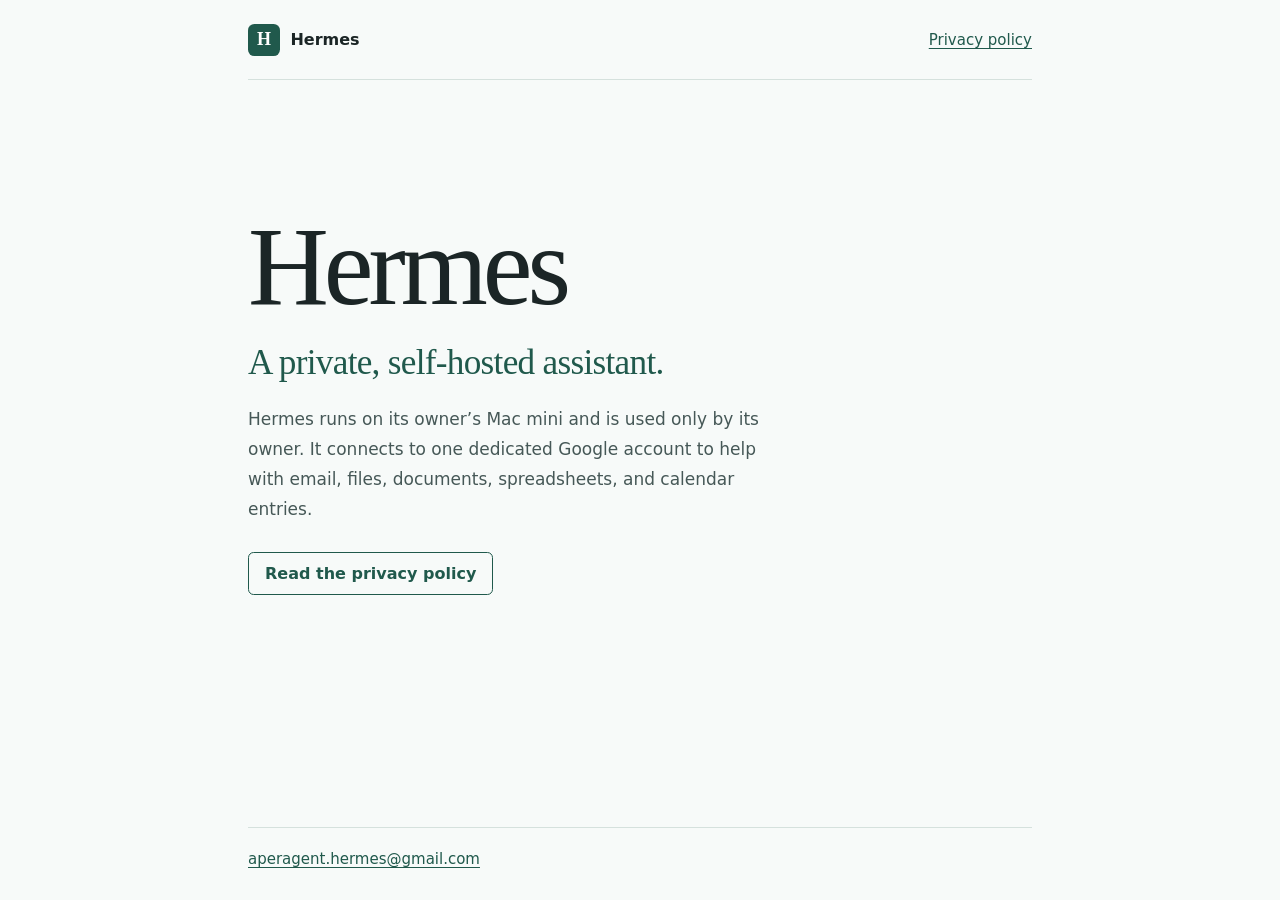
==== index.html @ 4ecc04e2 "Add Hermes homepage and stylesheet" ====
<!doctype html>
<html lang="en">
  <head>
    <meta charset="utf-8">
    <meta name="viewport" content="width=device-width, initial-scale=1">
    <meta name="description" content="Hermes is a private, self-hosted assistant running on its owner's Mac mini.">
    <title>Hermes</title>
    <link rel="stylesheet" href="./style.css">
  </head>
  <body>
    <div class="shell">
      <header class="site-header">
        <a class="wordmark" href="./" aria-current="page"><span class="mark" aria-hidden="true">H</span>Hermes</a>
        <nav aria-label="Main navigation"><a href="./privacy/">Privacy policy</a></nav>
      </header>

      <main class="home">
        <h1>Hermes</h1>
        <p class="subtitle">A private, self-hosted assistant.</p>
        <p class="description">Hermes runs on its owner’s Mac mini and is used only by its owner. It connects to one dedicated Google account to help with email, files, documents, spreadsheets, and calendar entries.</p>
        <a class="policy-link" href="./privacy/">Read the privacy policy</a>
      </main>

      <footer class="site-footer">
        <a href="mailto:aperagent.hermes@gmail.com">aperagent.hermes@gmail.com</a>
      </footer>
    </div>
  </body>
</html>
---- style.css ----
:root {
  color-scheme: light;
  font-family: system-ui, -apple-system, sans-serif;
  color: #1b2526;
  background: #f7faf9;
  --muted: #465857;
  --accent: #20594c;
  --rule: #d5e1dd;
}

* { box-sizing: border-box; }
body { margin: 0; }

.shell {
  width: min(100% - 2.5rem, 49rem);
  min-height: 100vh;
  margin-inline: auto;
  display: flex;
  flex-direction: column;
}

.site-header {
  display: flex;
  justify-content: space-between;
  align-items: center;
  gap: 1rem;
  min-height: 5rem;
  border-bottom: 1px solid var(--rule);
}

a { color: var(--accent); text-underline-offset: 0.22em; }
a:hover { text-decoration-thickness: 0.11em; }
a:focus-visible { outline: 2px solid var(--accent); outline-offset: 0.3rem; }

.wordmark {
  display: inline-flex;
  gap: 0.65rem;
  align-items: center;
  color: inherit;
  font-weight: 650;
  text-decoration: none;
}

.mark {
  display: grid;
  place-items: center;
  width: 2rem;
  height: 2rem;
  border-radius: 0.4rem;
  background: var(--accent);
  color: white;
  font-family: Georgia, serif;
  font-size: 1.125rem;
}

nav a { font-size: 0.9375rem; }

main { flex: 1; }

.home { padding-block: clamp(4.25rem, 14vw, 8rem); }

h1, h2, .subtitle { font-family: Georgia, 'Times New Roman', serif; }
h1 { margin: 0; font-weight: 400; line-height: 1.05; letter-spacing: -0.045em; }
.home h1 { font-size: clamp(4rem, 12vw, 7rem); }

.subtitle {
  margin: 1rem 0 0;
  color: var(--accent);
  font-size: clamp(1.5rem, 4vw, 2.2rem);
  line-height: 1.2;
  letter-spacing: -0.02em;
}

.description, .policy p, .policy ul {
  max-width: 40rem;
  color: var(--muted);
  font-size: 1.0625rem;
  line-height: 1.75;
  overflow-wrap: anywhere;
}

.description { max-width: 34rem; margin: 1.35rem 0 1.75rem; }

.policy-link {
  display: inline-block;
  border: 1px solid var(--accent);
  border-radius: 0.35rem;
  padding: 0.68rem 1rem;
  font-weight: 600;
  text-decoration: none;
}

.policy-link:hover { background: #e9f2ee; }

.policy { padding-block: clamp(2.75rem, 8vw, 5rem); }
.policy h1 { font-size: clamp(3rem, 8vw, 5rem); }
.policy .effective { margin: 0.85rem 0 2.5rem; font-size: 0.9375rem; }

.policy section { border-top: 1px solid var(--rule); padding-block: 1.6rem; }
.policy section:last-child { padding-bottom: 0; }
.policy h2 { margin: 0 0 0.6rem; font-size: 1.55rem; font-weight: 400; }
.policy p { margin: 0.65rem 0 0; }
.policy ul { margin: 0.65rem 0 0; padding-inline-start: 1.35rem; }
.policy li + li { margin-top: 0.25rem; }

.site-footer {
  border-top: 1px solid var(--rule);
  padding-block: 1.4rem 2rem;
  font-size: 0.9375rem;
  overflow-wrap: anywhere;
}
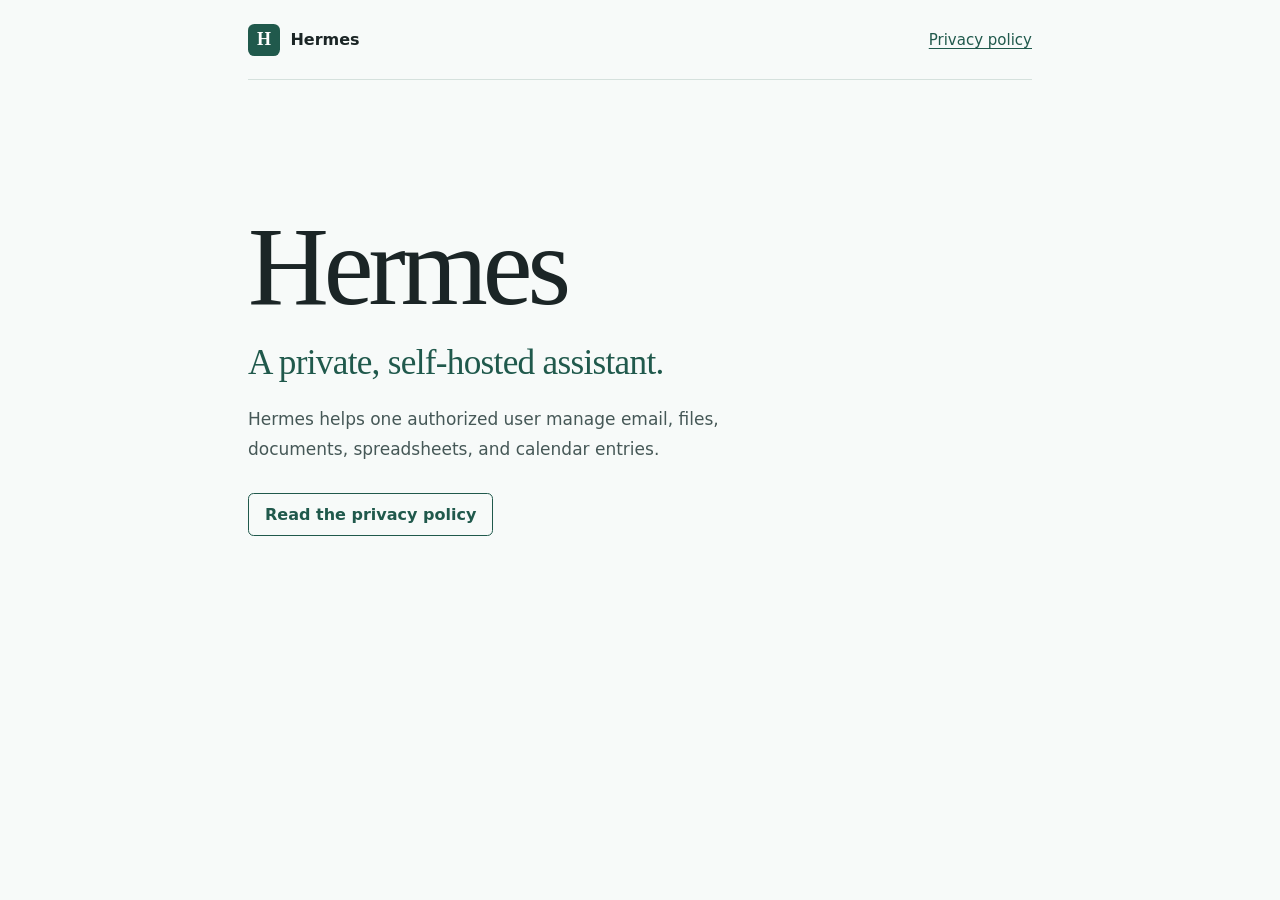
==== commit 48648fa7: "Remove identifying details from the homepage" ====
--- a/index.html
+++ b/index.html
@@ -3,7 +3,9 @@
   <head>
     <meta charset="utf-8">
     <meta name="viewport" content="width=device-width, initial-scale=1">
-    <meta name="description" content="Hermes is a private, self-hosted assistant running on its owner's Mac mini.">
+    <meta name="robots" content="noindex, nofollow">
+    <meta name="google-site-verification" content="QtBpVx4l_LBdFs97gcq9Vv8MQM0uRhMHk5undJ7YXvg" />
+    <meta name="description" content="Hermes is a private, self-hosted assistant for one authorized user.">
     <title>Hermes</title>
     <link rel="stylesheet" href="./style.css">
   </head>
@@ -17,13 +19,9 @@
       <main class="home">
         <h1>Hermes</h1>
         <p class="subtitle">A private, self-hosted assistant.</p>
-        <p class="description">Hermes runs on its owner’s Mac mini and is used only by its owner. It connects to one dedicated Google account to help with email, files, documents, spreadsheets, and calendar entries.</p>
+        <p class="description">Hermes helps one authorized user manage email, files, documents, spreadsheets, and calendar entries.</p>
         <a class="policy-link" href="./privacy/">Read the privacy policy</a>
       </main>
-
-      <footer class="site-footer">
-        <a href="mailto:aperagent.hermes@gmail.com">aperagent.hermes@gmail.com</a>
-      </footer>
     </div>
   </body>
 </html>
